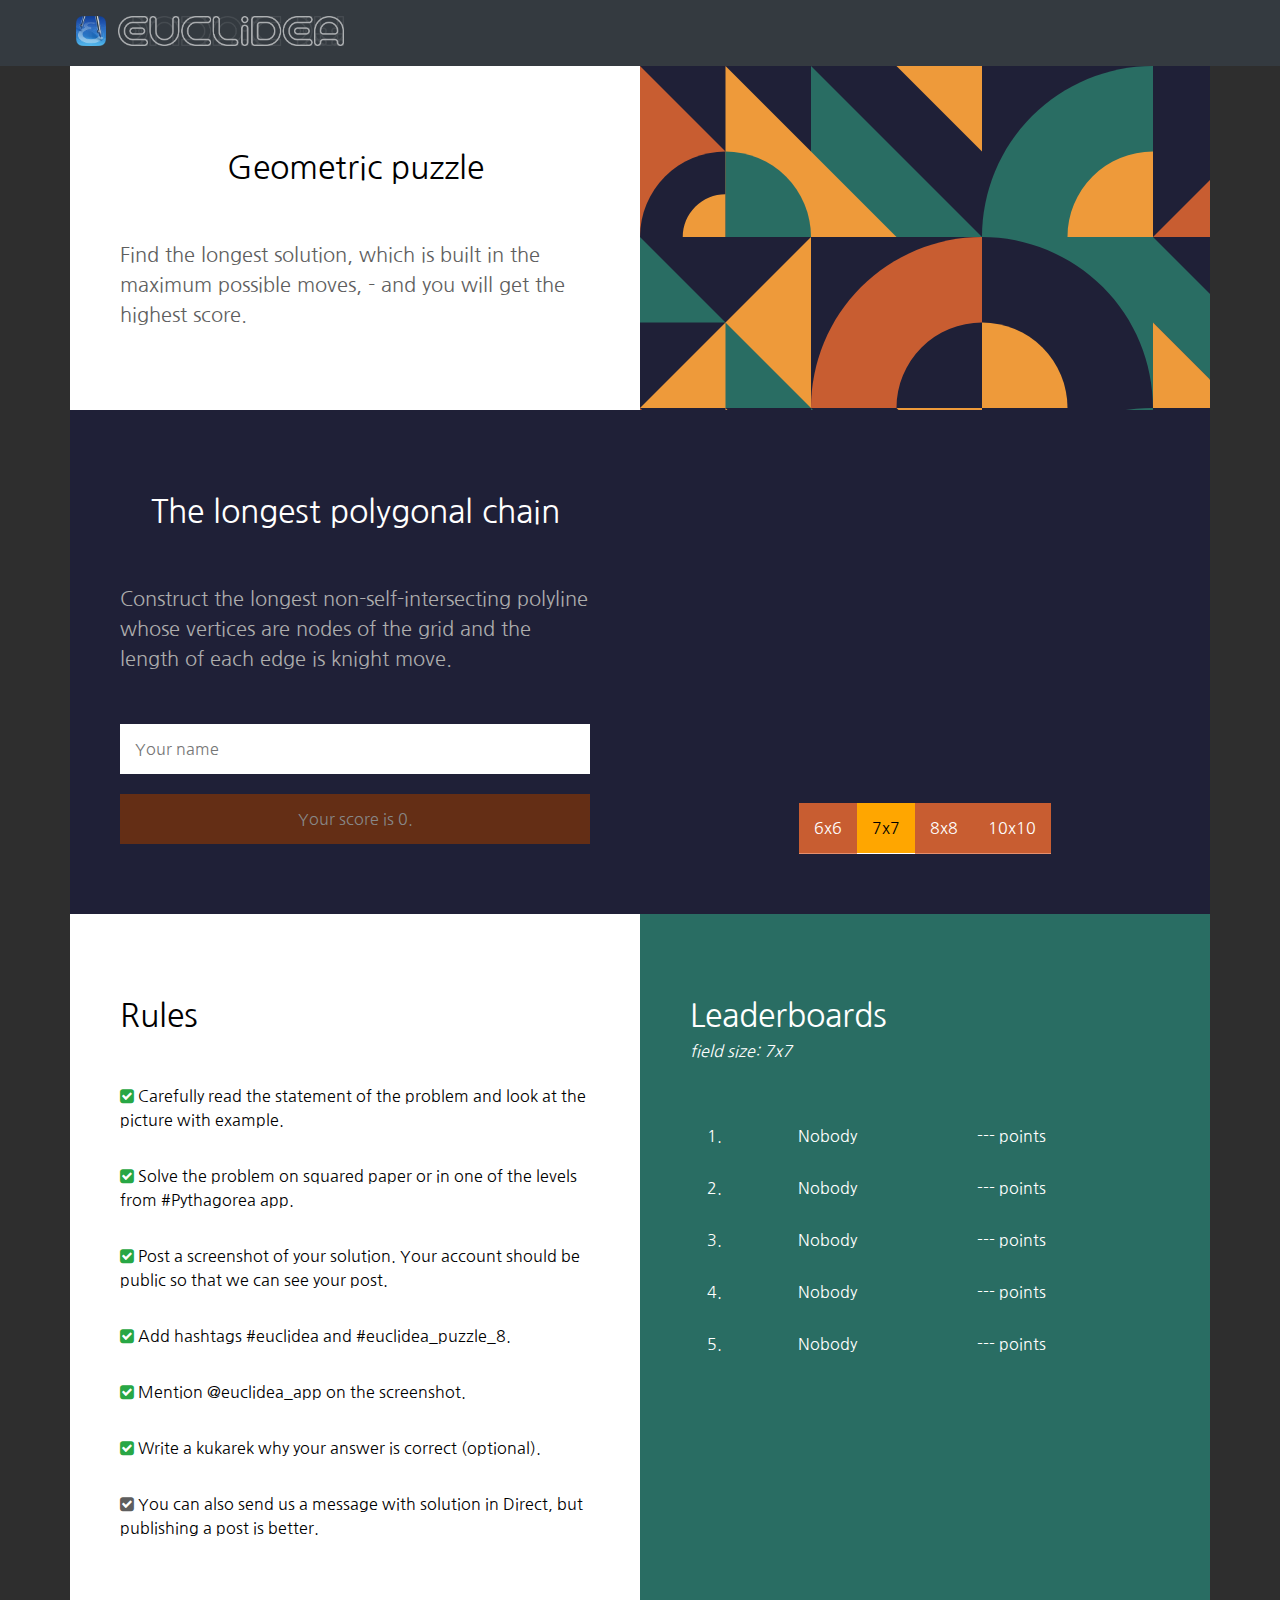
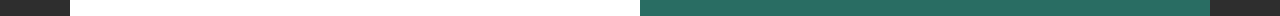
==== index.html @ b79bf0d1 "Nothing." ====
<!DOCTYPE html>

<html>

<head>
    <meta charset="utf-8">
    <meta name="viewport" content="width=device-width, initial-scale=1, shrink-to-fit=no">

    <link rel="stylesheet" href="https://stackpath.bootstrapcdn.com/font-awesome/4.7.0/css/font-awesome.min.css">
    <link href="https://fonts.googleapis.com/css?family=Nanum+Gothic&display=swap" rel="stylesheet">
    <link rel="stylesheet" href="main.css">
    <link rel="shortcut icon" href="/Images/favicon.png">

    <title>Homework</title>
</head>

<body>
    <nav class="my-navbar">
        <div class="container">
            <a href="/index.html" class="brand">
                <img src="/Images/logo.png" class="image-sm"><img src="/Images/logo2.png" class="image-sm">
            </a>
        </div>
    </nav>
    <div class="container">
        <div class="flex">
            <div class="column base-50 jumbotron bg-white">
                <p class="title text-center">Geometric puzzle</p>
                <p class="text col-darkgrey">
                    Find the longest solution, which is built in the maximum possible moves, 
                    - and you will get the highest score.
                </p>
            </div>
            <div class="column base-50 geo-image"></div>
        </div>
        <div class="flex">
            <div class="column base-50 jumbotron bg-darkblue">
                <p class="title text-center col-white">The longest polygonal chain</p>
                <p class="text col-grey">
                    Construct the longest non-self-intersecting polyline
                    whose vertices are nodes of the grid and the length of each edge is knight move.
                </p>
                <br>
                <input id="name" placeholder="Your name" class="my-10">
                <button class="bg-orange my-10" id="submit_button" disabled>
                    Your score is <span id="score">0</span>. <span id="submit_it" hidden>Submit it!</span>
                </button>
                <span class="col-green" id="submit_success" hidden>Your chain was successfully submitted!</span>
                <span class="col-red" id="submit_error" hidden></span>
            </div>
            <div class="column base-50 jumbotron bg-darkblue">
                <div class="column base-50">
                    <div class="mx-auto my-auto field" id="field">
                        <div id="grid"></div>
                        <div id="segments"></div>
                        <div id="nodes"></div>
                        <div id="data" style="display: none"></div>
                    </div>
                </div>
                <br>
                <div class="flex mx-auto field-navigator" id="field_navigator">
                    <div class="column base-0">
                        <button class="not-active" fieldsizex="6" fieldsizey="6">6x6</button>
                    </div>
                    <div class="column base-0">
                        <button class="active" fieldsizex="7" fieldsizey="7">7x7</button>
                    </div>
                    <div class="column base-0">
                        <button class="not-active" fieldsizex="8" fieldsizey="8">8x8</button>
                    </div>
                    <div class="column base-0">
                        <button class="not-active" fieldsizex="10" fieldsizey="10">10x10</button>
                    </div>
                </div>
            </div>
        </div>
        <div class="flex">
            <div class="column base-50 jumbotron bg-white">
                <p class="title">Rules</p>
                <p class="text-sm">
                    <span class="fa fa-check-square col-green"></span>
                    Carefully read the statement of the problem and look at the picture with example.
                </p>
                <p class="text-sm">
                    <span class="fa fa-check-square col-green"></span>
                    Solve the problem on squared paper or in one of the levels from #Pythagorea app.
                </p>
                <p class="text-sm">
                    <span class="fa fa-check-square col-green"></span>
                    Post a screenshot of your solution. Your account should be public so that we can see your post.
                </p>
                <p class="text-sm">
                    <span class="fa fa-check-square col-green"></span>
                    Add hashtags #euclidea and #euclidea_puzzle_8.
                </p>
                <p class="text-sm">
                    <span class="fa fa-check-square col-green"></span>
                    Mention @euclidea_app on the screenshot.
                </p>
                <p class="text-sm">
                    <span class="fa fa-check-square col-green"></span>
                    Write a kukarek why your answer is correct (optional).
                </p>
                <p class="text-sm">
                    <span class="fa fa-check-square col-darkgrey"></span>
                    You can also send us a message with solution in Direct, but publishing a post is better.
                </p>
            </div>
            <div class="column base-50 jumbotron bg-green">
                <p class="title col-white" style="margin-bottom: 0;">Leaderboards
                    <p class="col-white" style="margin-top: 5px;">
                        <i>field size: <span id="fieldSize">7x7</span></i>
                    </p>
                </p>
                <div class="table-responsive">
                    <table>
                        <tbody>
                            <tr>
                                <td class="col-white">1. </td>
                                <td class="col-white text-cut"><span id="n1">Nobody</span></td>
                                <td class="col-white"><span id="s1">---</span> points</td>
                            </tr>
                            <tr>
                                <td class="col-white">2. </td>
                                <td class="col-white text-cut"><span id="n2">Nobody</span></td>
                                <td class="col-white"><span id="s2">---</span> points</td>
                            </tr>
                            <tr>
                                <td class="col-white">3. </td>
                                <td class="col-white text-cut"><span id="n3">Nobody</span></td>
                                <td class="col-white"><span id="s3">---</span> points</td>
                            </tr>
                            <tr>
                                <td class="col-white">4. </td>
                                <td class="col-white text-cut"><span id="n4">Nobody</span></td>
                                <td class="col-white"><span id="s4">---</span> points</td>
                            </tr>
                            <tr>
                                <td class="col-white">5. </td>
                                <td class="col-white text-cut"><span id="n5">Nobody</span></td>
                                <td class="col-white"><span id="s5">---</span> points</td>
                            </tr>
                        </tbody>
                    </table>
                </div>
            </div>
        </div>
    </div>
    <script src="/Chain-Field/common.js"></script>
    <script src="/Chain-Field/animations.js"></script>
    <script src="/Chain-Field/games.js"></script>
    <script src="/Chain-Field/ChainField.js"></script>
    <script src="/Scripts/initChainField.js"></script>
    <script src="/Scripts/FieldNavigator.js"></script>
    <script src="/Scripts/submit.js"></script>
    <script src="/Scripts/score_table.js"></script>
</body>

</html>
---- main.css ----
body {
    margin: 0;
    background-color: #2e2e2e;
    font-family: 'Nanum Gothic', sans-serif;
}

*, *::after, *::before {
    box-sizing: border-box;
}

button, input {
    font-family: inherit;
}

/* Common classes */

.col-white {
    color: white;
}

.col-grey {
    color: rgb(173, 173, 173);
}

.col-darkgrey {
    color: #5e5e5e;
}

.col-green {
    color: #28a745;
}

.col-red {
    color: #dc3545;
}

.bg-white {
    background-color: white;
}

.bg-darkblue {
    background-color: #1f2037;
}

.bg-green {
    background-color: #296d63;
}

.image-sm {
    height: 30px;
}

.title {
    font-size: 32px;
}

.text {
    font-size: 20px;
    line-height: 30px;
}

.text-sm {
    font-size: 16px;
    line-height: 24px;
}

.text-center {
    width: 100%;
    text-align: center;
}

.text-cut {
    text-overflow: ellipsis;
    overflow: hidden;
    white-space: nowrap;
    max-width: 150px;
}

.container {
    width: 100%;
    margin-left: auto;
    margin-right: auto;
}

@media (min-width: 576px) {
    .container {
        max-width: 540px;
    }
}

@media (min-width: 768px) {
    .container {
        max-width: 720px;
    }
}

@media (min-width: 992px) {
    .container {
        max-width: 960px;
    }
}

@media (min-width: 1200px) {
    .container {
        max-width: 1140px;
    }
}

.jumbotron {
    padding: 50px 50px 60px 50px;
}

.flex {
    display: flex;
    flex-direction: row;
    flex-wrap: wrap;
}

.column {
    display: flex;
    flex-direction: column;
    flex-grow: 1;
    max-width: 100%;
}

.base-0 {
    flex-basis: 0;
}

.base-50 {
    flex-basis: 50%;
}

.mx-auto {
    margin-left: auto;
    margin-right: auto;
}

.my-auto {
    margin-top: auto;
    margin-bottom: auto;
}

.my-10 {
    margin-top: 10px;
    margin-bottom: 10px;
}

/* Custom classes */

.my-navbar {
    padding: 10px;
    background-color: #343a40;
}

.brand img {
    margin: 6px;
}

.geo-image {
    background-image: url(Images/picture.svg);
    background-size: 100%;
}

input {
    padding: 15px;
    border-width: 0;
    font-size: 16px;
    color: #495057;
    width: 100%;
}

input:focus {
    outline: none;
}

button {
    padding: 15px;
    border-width: 0;
    font-size: 16px;
    /* width: 100%; */
    color: white;
    background-color: #c85d31;
}

button:hover:enabled {
    background-color: #b85128;
}

button:active:enabled {
    background-color: #9e431f;
}

button:focus:enabled {
    outline: none;
}

button:disabled {
    background-color: #642e15;
    color: #888888;
}

.active {
    background-color: rgb(255, 166, 0) !important;
    color: black;
    border-bottom: 1px solid white;
}

.not-active {
    border-bottom: 1px solid #e68f6d;
}

.field-navigator {
    max-width: 100%;
}

.table-responsive {
    overflow-x: auto;
}

table {
    width: 100%;
    max-width: 100%;
}

table td {
    padding: 15px;
}

/* Field classes */

.node {
    position: absolute;
    border-radius: 50%;
    background-size: 100% !important;
    border-width: 0;
}

.segment {
    position: absolute;
}

.grid {
    position: absolute;
}

.field {
    position: relative;
    background: #fffefe;
}
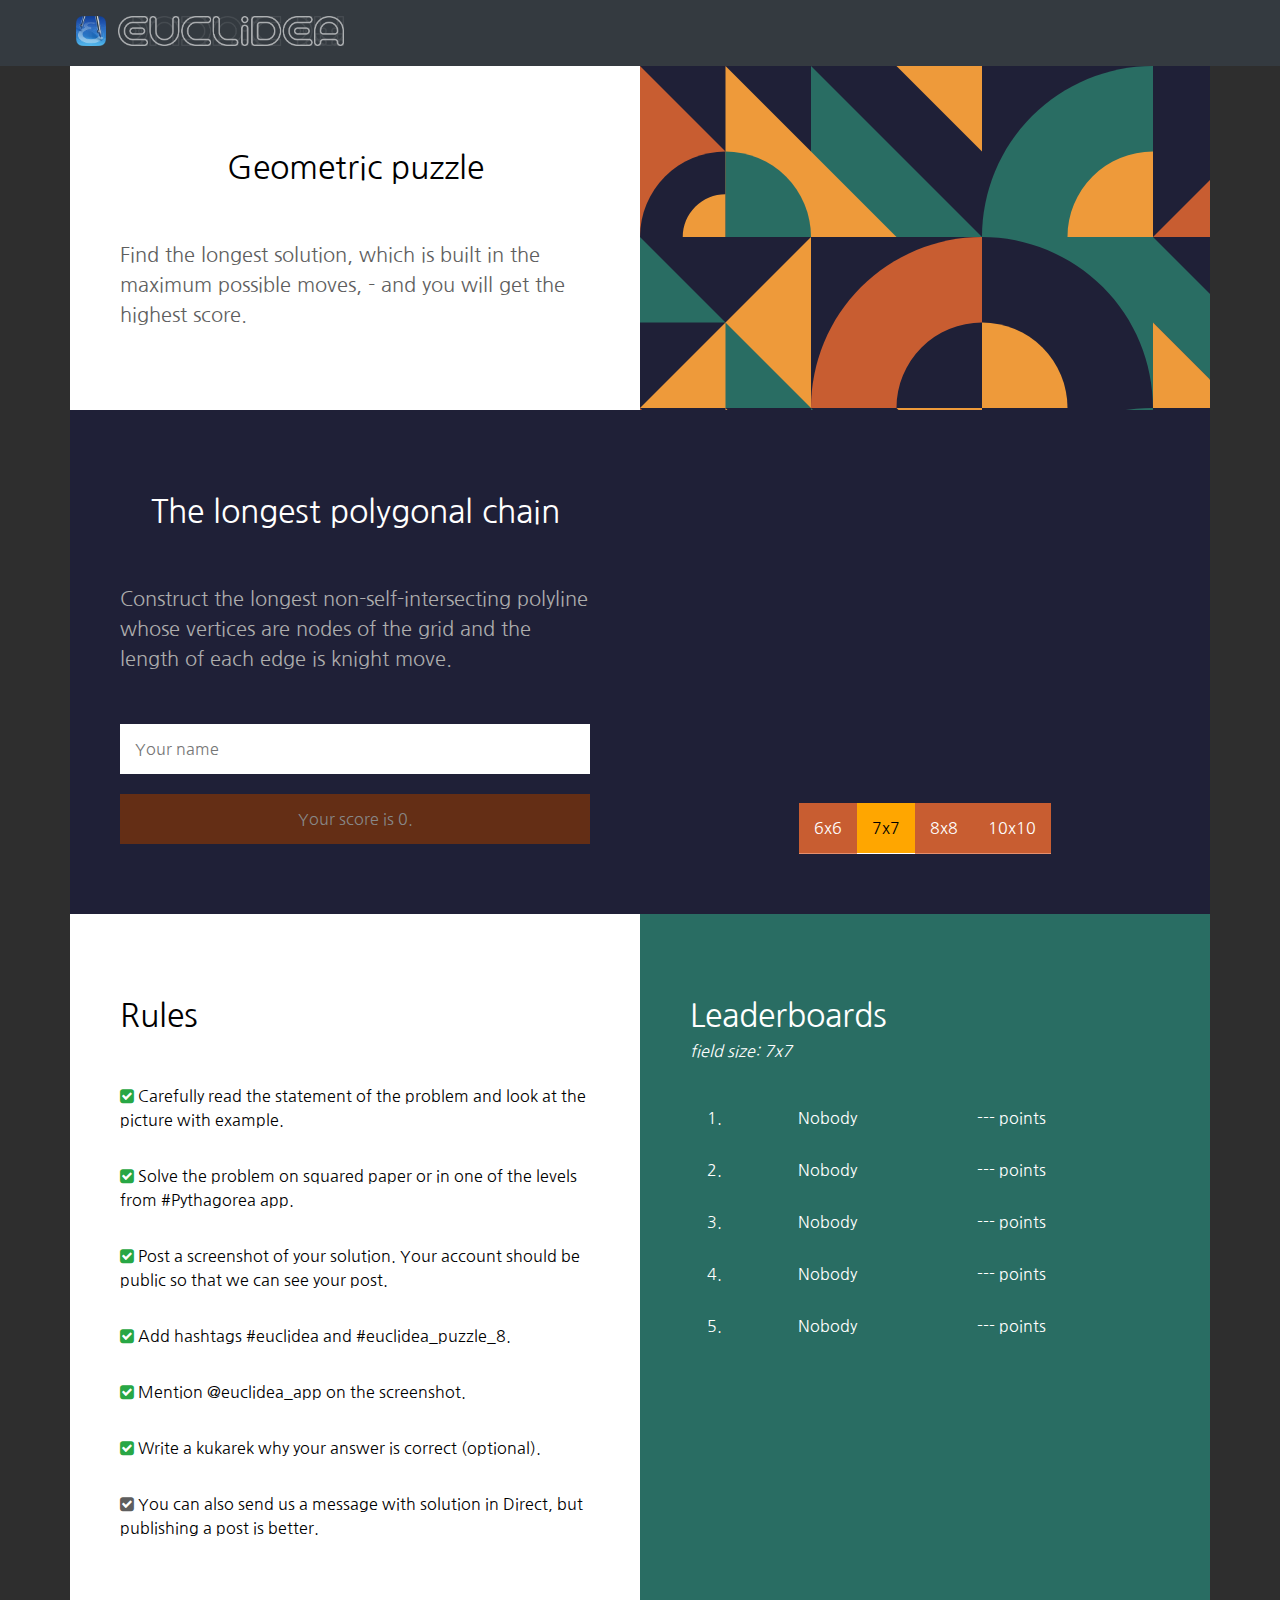
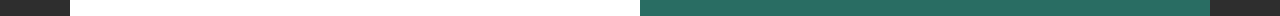
==== commit 23533279: "First fix of table design (needs improvements)" ====
--- a/index.html
+++ b/index.html
@@ -107,10 +107,9 @@
                 </p>
             </div>
             <div class="column base-50 jumbotron bg-green">
-                <p class="title col-white" style="margin-bottom: 0;">Leaderboards
-                    <p class="col-white" style="margin-top: 5px;">
-                        <i>field size: <span id="fieldSize">7x7</span></i>
-                    </p>
+                <p class="title col-white" style="margin-bottom: 0;">Leaderboards</p>
+                <p class="col-white" style="margin-top: 5px; margin-bottom: 30px;">
+                    <i>field size: <span id="fieldSize">7x7</span></i>
                 </p>
                 <div class="table-responsive">
                     <table>
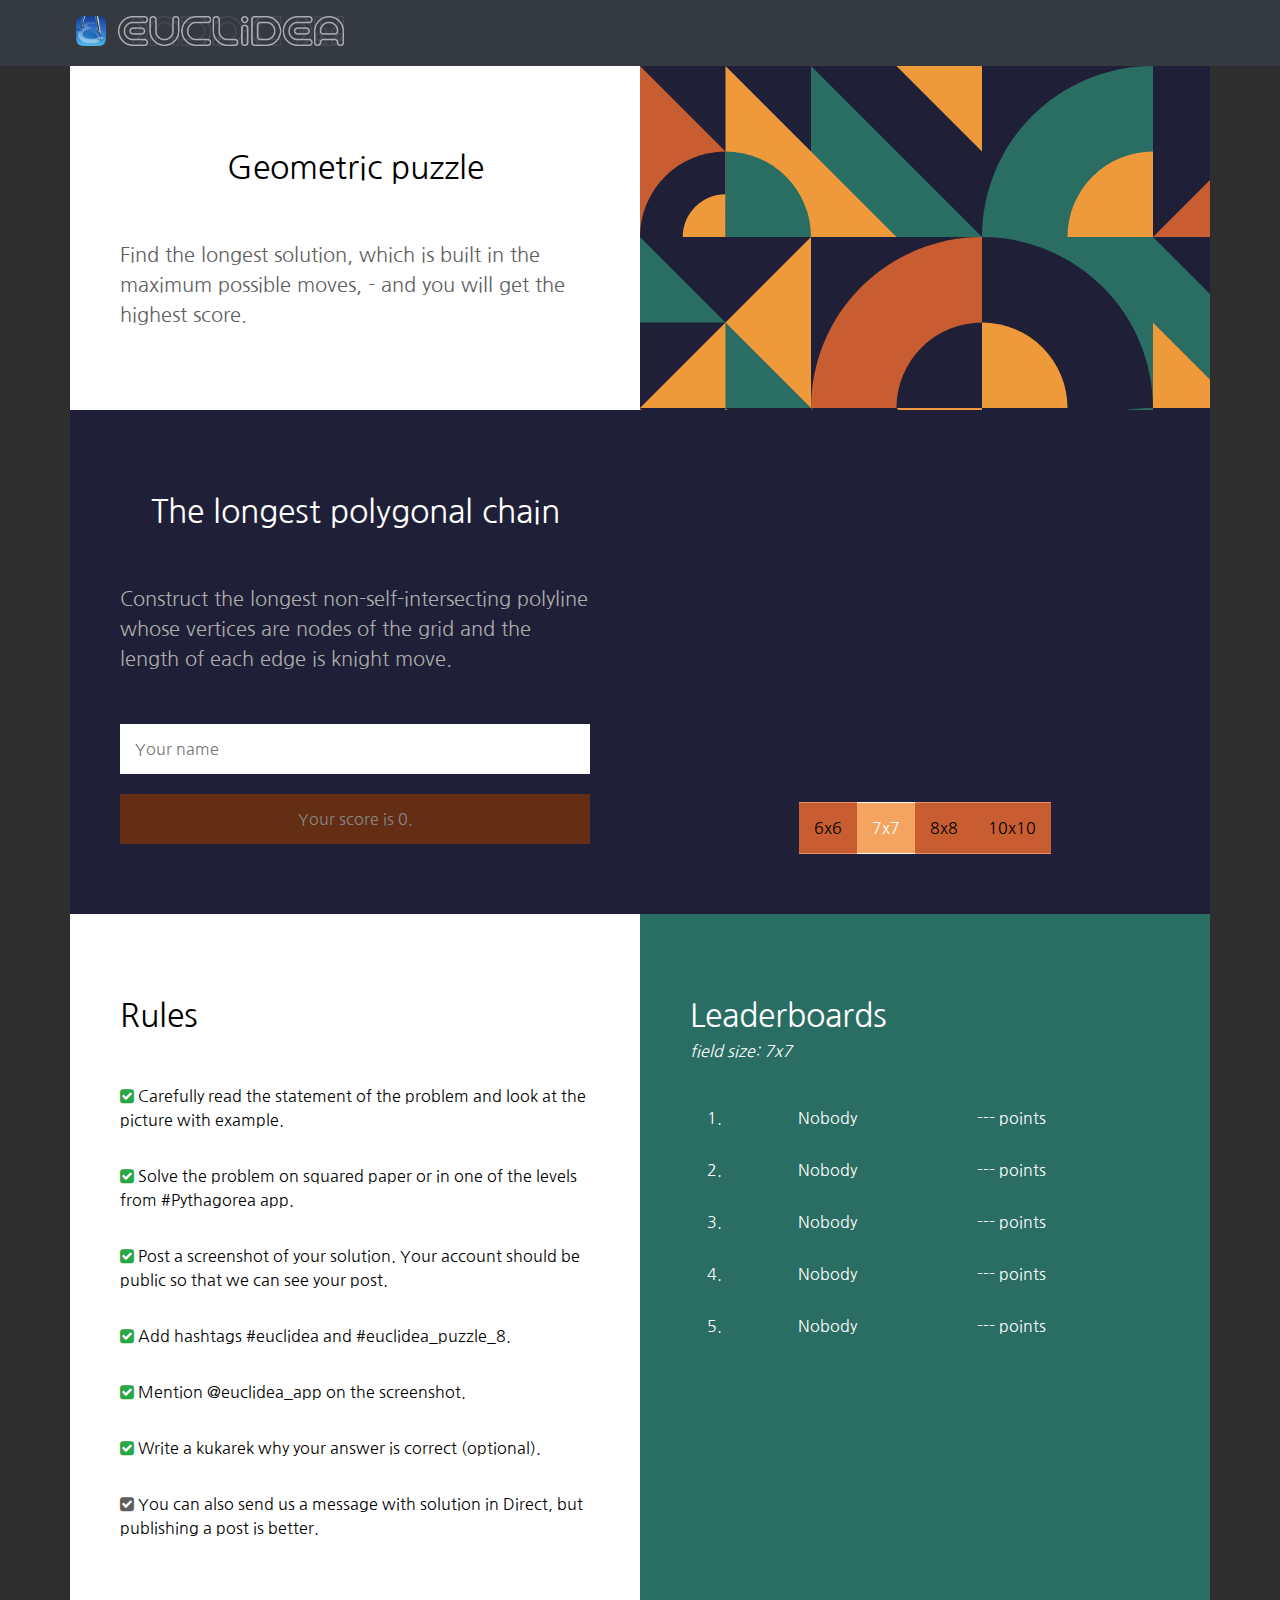
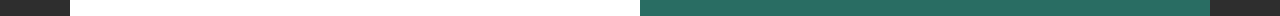
==== commit 29967c95: "Fixed minsize of field." ====
--- a/index.html
+++ b/index.html
@@ -24,17 +24,17 @@
     </nav>
     <div class="container">
         <div class="flex">
-            <div class="column base-50 jumbotron bg-white">
+            <div class="column base-50 minw-300 jumbotron bg-white">
                 <p class="title text-center">Geometric puzzle</p>
                 <p class="text col-darkgrey">
                     Find the longest solution, which is built in the maximum possible moves, 
                     - and you will get the highest score.
                 </p>
             </div>
-            <div class="column base-50 geo-image"></div>
+            <div class="column base-50 minw-300 geo-image"></div>
         </div>
         <div class="flex">
-            <div class="column base-50 jumbotron bg-darkblue">
+            <div class="column base-50 minw-300 jumbotron bg-darkblue">
                 <p class="title text-center col-white">The longest polygonal chain</p>
                 <p class="text col-grey">
                     Construct the longest non-self-intersecting polyline
@@ -48,8 +48,8 @@
                 <span class="col-green" id="submit_success" hidden>Your chain was successfully submitted!</span>
                 <span class="col-red" id="submit_error" hidden></span>
             </div>
-            <div class="column base-50 jumbotron bg-darkblue">
-                <div class="column base-50">
+            <div class="column base-50 minw-300 jumbotron bg-darkblue">
+                <div class="column">
                     <div class="mx-auto my-auto field" id="field">
                         <div id="grid"></div>
                         <div id="segments"></div>
@@ -75,7 +75,7 @@
             </div>
         </div>
         <div class="flex">
-            <div class="column base-50 jumbotron bg-white">
+            <div class="column base-50 minw-300 jumbotron bg-white">
                 <p class="title">Rules</p>
                 <p class="text-sm">
                     <span class="fa fa-check-square col-green"></span>
@@ -106,7 +106,7 @@
                     You can also send us a message with solution in Direct, but publishing a post is better.
                 </p>
             </div>
-            <div class="column base-50 jumbotron bg-green">
+            <div class="column base-50 minw-300 jumbotron bg-green">
                 <p class="title col-white" style="margin-bottom: 0;">Leaderboards</p>
                 <p class="col-white" style="margin-top: 5px; margin-bottom: 30px;">
                     <i>field size: <span id="fieldSize">7x7</span></i>
--- a/main.css
+++ b/main.css
@@ -131,6 +131,10 @@
     flex-basis: 50%;
 }
 
+.minw-300 {
+    min-width: 300px;
+}
+
 .mx-auto {
     margin-left: auto;
     margin-right: auto;
@@ -178,7 +182,6 @@
     padding: 15px;
     border-width: 0;
     font-size: 16px;
-    /* width: 100%; */
     color: white;
     background-color: #c85d31;
 }
@@ -201,13 +204,17 @@
 }
 
 .active {
-    background-color: rgb(255, 166, 0) !important;
+    /* background-color: rgb(255, 166, 0) !important; */
+    background-color: sandybrown !important;
+    color: white;
+    border-top: 1px solid white;
+    border-bottom: 1px solid white;
+}
+
+.not-active {
+    border-top: 1px solid #e68f6d;
+    border-bottom: 1px solid #e68f6d;
     color: black;
-    border-bottom: 1px solid white;
-}
-
-.not-active {
-    border-bottom: 1px solid #e68f6d;
 }
 
 .field-navigator {
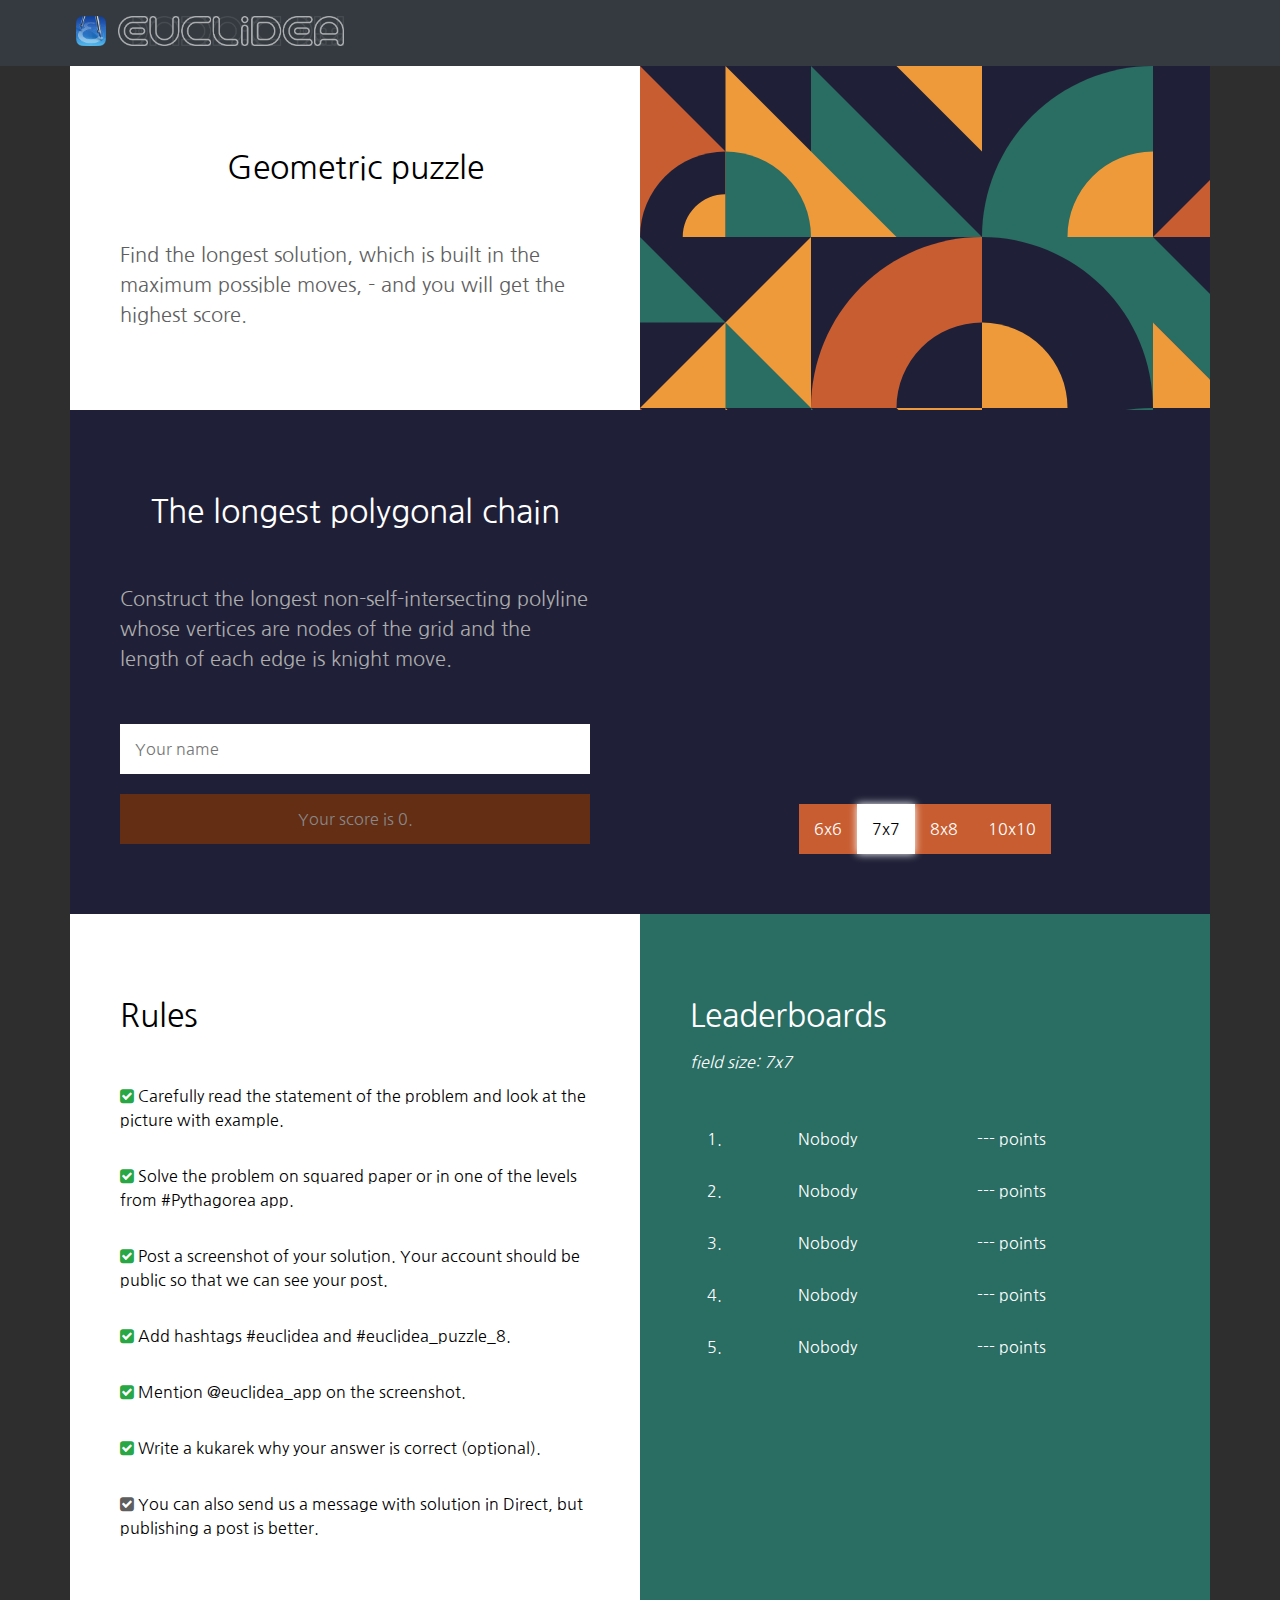
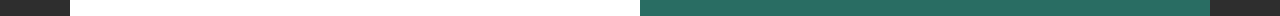
==== commit 172e12a8: "New design of field panel." ====
--- a/index.html
+++ b/index.html
@@ -60,16 +60,16 @@
                 <br>
                 <div class="flex mx-auto field-navigator" id="field_navigator">
                     <div class="column base-0">
-                        <button class="not-active" fieldsizex="6" fieldsizey="6">6x6</button>
+                        <button fieldsizex="6" fieldsizey="6">6x6</button>
                     </div>
                     <div class="column base-0">
                         <button class="active" fieldsizex="7" fieldsizey="7">7x7</button>
                     </div>
                     <div class="column base-0">
-                        <button class="not-active" fieldsizex="8" fieldsizey="8">8x8</button>
+                        <button fieldsizex="8" fieldsizey="8">8x8</button>
                     </div>
                     <div class="column base-0">
-                        <button class="not-active" fieldsizex="10" fieldsizey="10">10x10</button>
+                        <button fieldsizex="10" fieldsizey="10">10x10</button>
                     </div>
                 </div>
             </div>
@@ -107,10 +107,14 @@
                 </p>
             </div>
             <div class="column base-50 minw-300 jumbotron bg-green">
-                <p class="title col-white" style="margin-bottom: 0;">Leaderboards</p>
-                <p class="col-white" style="margin-top: 5px; margin-bottom: 30px;">
-                    <i>field size: <span id="fieldSize">7x7</span></i>
-                </p>
+                <div class="leaderboards-title">
+                    <p class="title col-white">
+                        Leaderboards
+                    </p>
+                    <p class="col-white">
+                        <i>field size: <span id="fieldSize">7x7</span></i>
+                    </p>
+                </div>
                 <div class="table-responsive">
                     <table>
                         <tbody>
--- a/main.css
+++ b/main.css
@@ -204,21 +204,22 @@
 }
 
 .active {
-    /* background-color: rgb(255, 166, 0) !important; */
-    background-color: sandybrown !important;
-    color: white;
-    border-top: 1px solid white;
-    border-bottom: 1px solid white;
-}
-
-.not-active {
-    border-top: 1px solid #e68f6d;
-    border-bottom: 1px solid #e68f6d;
+    background-color: white !important;
     color: black;
+    z-index: 1;
+    box-shadow: 0 0 8px 0 white;
 }
 
 .field-navigator {
     max-width: 100%;
+}
+
+.leaderboards-title {
+    margin-bottom: 40px;
+}
+
+.leaderboards-title p {
+    margin-bottom: 0;
 }
 
 .table-responsive {
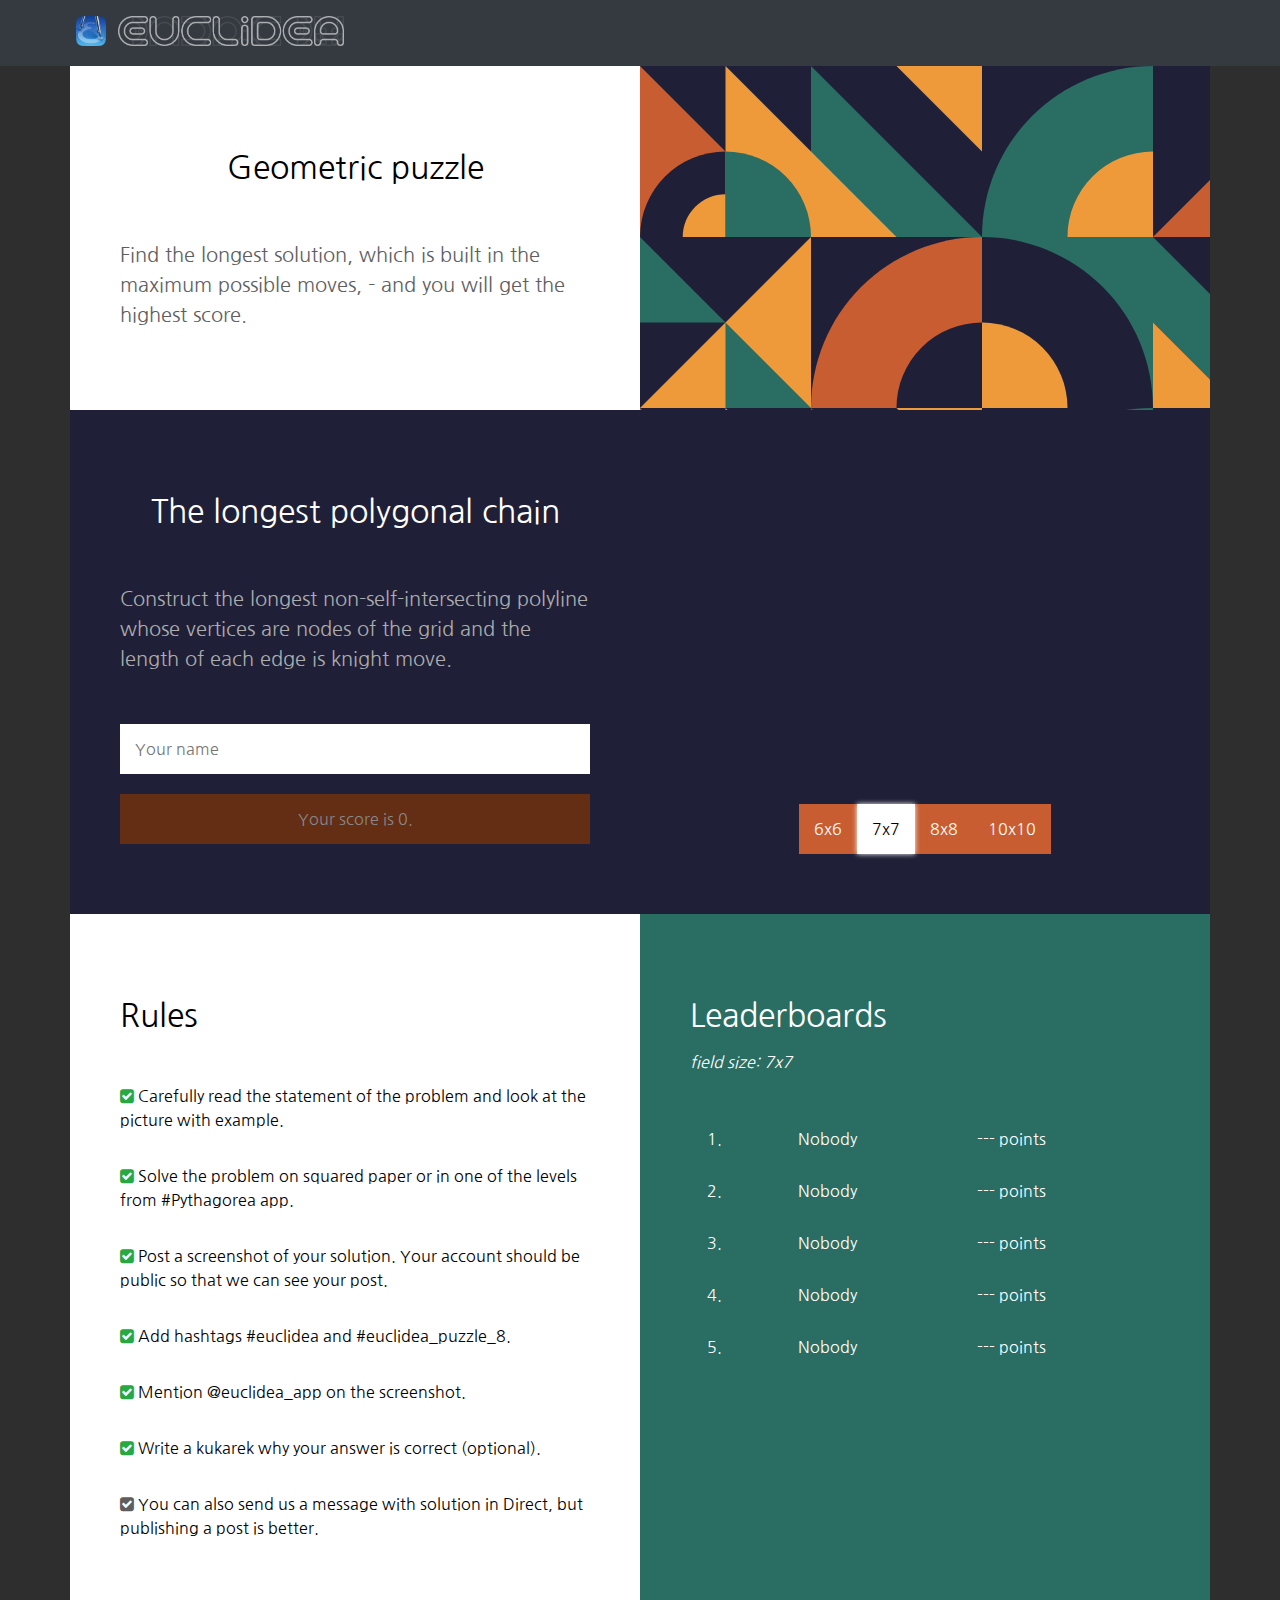
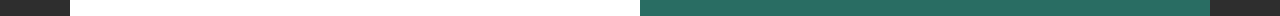
==== commit 2f17fdf9: "Update everything" ====
--- a/index.html
+++ b/index.html
@@ -1,162 +1,162 @@
-<!DOCTYPE html>
-
-<html>
-
-<head>
-    <meta charset="utf-8">
-    <meta name="viewport" content="width=device-width, initial-scale=1, shrink-to-fit=no">
-
-    <link rel="stylesheet" href="https://stackpath.bootstrapcdn.com/font-awesome/4.7.0/css/font-awesome.min.css">
-    <link href="https://fonts.googleapis.com/css?family=Nanum+Gothic&display=swap" rel="stylesheet">
-    <link rel="stylesheet" href="main.css">
-    <link rel="shortcut icon" href="/Images/favicon.png">
-
-    <title>Homework</title>
-</head>
-
-<body>
-    <nav class="my-navbar">
-        <div class="container">
-            <a href="/index.html" class="brand">
-                <img src="/Images/logo.png" class="image-sm"><img src="/Images/logo2.png" class="image-sm">
-            </a>
-        </div>
-    </nav>
-    <div class="container">
-        <div class="flex">
-            <div class="column base-50 minw-300 jumbotron bg-white">
-                <p class="title text-center">Geometric puzzle</p>
-                <p class="text col-darkgrey">
-                    Find the longest solution, which is built in the maximum possible moves, 
-                    - and you will get the highest score.
-                </p>
-            </div>
-            <div class="column base-50 minw-300 geo-image"></div>
-        </div>
-        <div class="flex">
-            <div class="column base-50 minw-300 jumbotron bg-darkblue">
-                <p class="title text-center col-white">The longest polygonal chain</p>
-                <p class="text col-grey">
-                    Construct the longest non-self-intersecting polyline
-                    whose vertices are nodes of the grid and the length of each edge is knight move.
-                </p>
-                <br>
-                <input id="name" placeholder="Your name" class="my-10">
-                <button class="bg-orange my-10" id="submit_button" disabled>
-                    Your score is <span id="score">0</span>. <span id="submit_it" hidden>Submit it!</span>
-                </button>
-                <span class="col-green" id="submit_success" hidden>Your chain was successfully submitted!</span>
-                <span class="col-red" id="submit_error" hidden></span>
-            </div>
-            <div class="column base-50 minw-300 jumbotron bg-darkblue">
-                <div class="column">
-                    <div class="mx-auto my-auto field" id="field">
-                        <div id="grid"></div>
-                        <div id="segments"></div>
-                        <div id="nodes"></div>
-                        <div id="data" style="display: none"></div>
-                    </div>
-                </div>
-                <br>
-                <div class="flex mx-auto field-navigator" id="field_navigator">
-                    <div class="column base-0">
-                        <button fieldsizex="6" fieldsizey="6">6x6</button>
-                    </div>
-                    <div class="column base-0">
-                        <button class="active" fieldsizex="7" fieldsizey="7">7x7</button>
-                    </div>
-                    <div class="column base-0">
-                        <button fieldsizex="8" fieldsizey="8">8x8</button>
-                    </div>
-                    <div class="column base-0">
-                        <button fieldsizex="10" fieldsizey="10">10x10</button>
-                    </div>
-                </div>
-            </div>
-        </div>
-        <div class="flex">
-            <div class="column base-50 minw-300 jumbotron bg-white">
-                <p class="title">Rules</p>
-                <p class="text-sm">
-                    <span class="fa fa-check-square col-green"></span>
-                    Carefully read the statement of the problem and look at the picture with example.
-                </p>
-                <p class="text-sm">
-                    <span class="fa fa-check-square col-green"></span>
-                    Solve the problem on squared paper or in one of the levels from #Pythagorea app.
-                </p>
-                <p class="text-sm">
-                    <span class="fa fa-check-square col-green"></span>
-                    Post a screenshot of your solution. Your account should be public so that we can see your post.
-                </p>
-                <p class="text-sm">
-                    <span class="fa fa-check-square col-green"></span>
-                    Add hashtags #euclidea and #euclidea_puzzle_8.
-                </p>
-                <p class="text-sm">
-                    <span class="fa fa-check-square col-green"></span>
-                    Mention @euclidea_app on the screenshot.
-                </p>
-                <p class="text-sm">
-                    <span class="fa fa-check-square col-green"></span>
-                    Write a kukarek why your answer is correct (optional).
-                </p>
-                <p class="text-sm">
-                    <span class="fa fa-check-square col-darkgrey"></span>
-                    You can also send us a message with solution in Direct, but publishing a post is better.
-                </p>
-            </div>
-            <div class="column base-50 minw-300 jumbotron bg-green">
-                <div class="leaderboards-title">
-                    <p class="title col-white">
-                        Leaderboards
-                    </p>
-                    <p class="col-white">
-                        <i>field size: <span id="fieldSize">7x7</span></i>
-                    </p>
-                </div>
-                <div class="table-responsive">
-                    <table>
-                        <tbody>
-                            <tr>
-                                <td class="col-white">1. </td>
-                                <td class="col-white text-cut"><span id="n1">Nobody</span></td>
-                                <td class="col-white"><span id="s1">---</span> points</td>
-                            </tr>
-                            <tr>
-                                <td class="col-white">2. </td>
-                                <td class="col-white text-cut"><span id="n2">Nobody</span></td>
-                                <td class="col-white"><span id="s2">---</span> points</td>
-                            </tr>
-                            <tr>
-                                <td class="col-white">3. </td>
-                                <td class="col-white text-cut"><span id="n3">Nobody</span></td>
-                                <td class="col-white"><span id="s3">---</span> points</td>
-                            </tr>
-                            <tr>
-                                <td class="col-white">4. </td>
-                                <td class="col-white text-cut"><span id="n4">Nobody</span></td>
-                                <td class="col-white"><span id="s4">---</span> points</td>
-                            </tr>
-                            <tr>
-                                <td class="col-white">5. </td>
-                                <td class="col-white text-cut"><span id="n5">Nobody</span></td>
-                                <td class="col-white"><span id="s5">---</span> points</td>
-                            </tr>
-                        </tbody>
-                    </table>
-                </div>
-            </div>
-        </div>
-    </div>
-    <script src="/Chain-Field/common.js"></script>
-    <script src="/Chain-Field/animations.js"></script>
-    <script src="/Chain-Field/games.js"></script>
-    <script src="/Chain-Field/ChainField.js"></script>
-    <script src="/Scripts/initChainField.js"></script>
-    <script src="/Scripts/FieldNavigator.js"></script>
-    <script src="/Scripts/submit.js"></script>
-    <script src="/Scripts/score_table.js"></script>
-</body>
-
+<!DOCTYPE html>
+
+<html>
+
+<head>
+    <meta charset="utf-8">
+    <meta name="viewport" content="width=device-width, initial-scale=1, shrink-to-fit=no">
+
+    <link rel="stylesheet" href="https://stackpath.bootstrapcdn.com/font-awesome/4.7.0/css/font-awesome.min.css">
+    <link href="https://fonts.googleapis.com/css?family=Nanum+Gothic&display=swap" rel="stylesheet">
+    <link rel="stylesheet" href="main.css">
+    <link rel="shortcut icon" href="Images/favicon.png">
+
+    <title>Homework</title>
+</head>
+
+<body>
+    <nav class="my-navbar">
+        <div class="container">
+            <a href="index.html" class="brand">
+                <img src="Images/logo.png" class="image-sm"><img src="Images/logo2.png" class="image-sm">
+            </a>
+        </div>
+    </nav>
+    <div class="container">
+        <div class="flex">
+            <div class="column base-50 minw-300 jumbotron bg-white">
+                <p class="title text-center">Geometric puzzle</p>
+                <p class="text col-darkgrey">
+                    Find the longest solution, which is built in the maximum possible moves, 
+                    - and you will get the highest score.
+                </p>
+            </div>
+            <div class="column base-50 minw-300 geo-image"></div>
+        </div>
+        <div class="flex">
+            <div class="column base-50 minw-300 jumbotron bg-darkblue">
+                <p class="title text-center col-white">The longest polygonal chain</p>
+                <p class="text col-grey">
+                    Construct the longest non-self-intersecting polyline
+                    whose vertices are nodes of the grid and the length of each edge is knight move.
+                </p>
+                <br>
+                <input id="name" placeholder="Your name" class="my-10">
+                <button class="bg-orange my-10" id="submit_button" disabled>
+                    Your score is <span id="score">0</span>. <span id="submit_it" hidden>Submit it!</span>
+                </button>
+                <span class="col-green" id="submit_success" hidden>Your chain was successfully submitted!</span>
+                <span class="col-red" id="submit_error" hidden></span>
+            </div>
+            <div class="column base-50 minw-300 jumbotron bg-darkblue">
+                <div class="column">
+                    <div class="mx-auto my-auto field" id="field">
+                        <div id="grid"></div>
+                        <div id="segments"></div>
+                        <div id="nodes"></div>
+                        <div id="data" style="display: none"></div>
+                    </div>
+                </div>
+                <br>
+                <div class="flex mx-auto field-navigator" id="field_navigator">
+                    <div class="column base-0">
+                        <button fieldsizex="6" fieldsizey="6">6x6</button>
+                    </div>
+                    <div class="column base-0">
+                        <button class="active" fieldsizex="7" fieldsizey="7">7x7</button>
+                    </div>
+                    <div class="column base-0">
+                        <button fieldsizex="8" fieldsizey="8">8x8</button>
+                    </div>
+                    <div class="column base-0">
+                        <button fieldsizex="10" fieldsizey="10">10x10</button>
+                    </div>
+                </div>
+            </div>
+        </div>
+        <div class="flex">
+            <div class="column base-50 minw-300 jumbotron bg-white">
+                <p class="title">Rules</p>
+                <p class="text-sm">
+                    <span class="fa fa-check-square col-green"></span>
+                    Carefully read the statement of the problem and look at the picture with example.
+                </p>
+                <p class="text-sm">
+                    <span class="fa fa-check-square col-green"></span>
+                    Solve the problem on squared paper or in one of the levels from #Pythagorea app.
+                </p>
+                <p class="text-sm">
+                    <span class="fa fa-check-square col-green"></span>
+                    Post a screenshot of your solution. Your account should be public so that we can see your post.
+                </p>
+                <p class="text-sm">
+                    <span class="fa fa-check-square col-green"></span>
+                    Add hashtags #euclidea and #euclidea_puzzle_8.
+                </p>
+                <p class="text-sm">
+                    <span class="fa fa-check-square col-green"></span>
+                    Mention @euclidea_app on the screenshot.
+                </p>
+                <p class="text-sm">
+                    <span class="fa fa-check-square col-green"></span>
+                    Write a kukarek why your answer is correct (optional).
+                </p>
+                <p class="text-sm">
+                    <span class="fa fa-check-square col-darkgrey"></span>
+                    You can also send us a message with solution in Direct, but publishing a post is better.
+                </p>
+            </div>
+            <div class="column base-50 minw-300 jumbotron bg-green">
+                <div class="leaderboards-title">
+                    <p class="title col-white">
+                        Leaderboards
+                    </p>
+                    <p class="col-white">
+                        <i>field size: <span id="fieldSize">7x7</span></i>
+                    </p>
+                </div>
+                <div class="table-responsive">
+                    <table>
+                        <tbody>
+                            <tr>
+                                <td class="col-white">1. </td>
+                                <td class="col-white text-cut"><span id="n1">Nobody</span></td>
+                                <td class="col-white"><span id="s1">---</span> points</td>
+                            </tr>
+                            <tr>
+                                <td class="col-white">2. </td>
+                                <td class="col-white text-cut"><span id="n2">Nobody</span></td>
+                                <td class="col-white"><span id="s2">---</span> points</td>
+                            </tr>
+                            <tr>
+                                <td class="col-white">3. </td>
+                                <td class="col-white text-cut"><span id="n3">Nobody</span></td>
+                                <td class="col-white"><span id="s3">---</span> points</td>
+                            </tr>
+                            <tr>
+                                <td class="col-white">4. </td>
+                                <td class="col-white text-cut"><span id="n4">Nobody</span></td>
+                                <td class="col-white"><span id="s4">---</span> points</td>
+                            </tr>
+                            <tr>
+                                <td class="col-white">5. </td>
+                                <td class="col-white text-cut"><span id="n5">Nobody</span></td>
+                                <td class="col-white"><span id="s5">---</span> points</td>
+                            </tr>
+                        </tbody>
+                    </table>
+                </div>
+            </div>
+        </div>
+    </div>
+    <script src="Chain-Field/common.js"></script>
+    <script src="Chain-Field/animations.js"></script>
+    <script src="Chain-Field/games.js"></script>
+    <script src="Chain-Field/ChainField.js"></script>
+    <script src="Scripts/initChainField.js"></script>
+    <script src="Scripts/FieldNavigator.js"></script>
+    <script src="Scripts/submit.js"></script>
+    <script src="Scripts/score_table.js"></script>
+</body>
+
 </html>--- a/main.css
+++ b/main.css
@@ -1,258 +1,258 @@
-body {
-    margin: 0;
-    background-color: #2e2e2e;
-    font-family: 'Nanum Gothic', sans-serif;
-}
-
-*, *::after, *::before {
-    box-sizing: border-box;
-}
-
-button, input {
-    font-family: inherit;
-}
-
-/* Common classes */
-
-.col-white {
-    color: white;
-}
-
-.col-grey {
-    color: rgb(173, 173, 173);
-}
-
-.col-darkgrey {
-    color: #5e5e5e;
-}
-
-.col-green {
-    color: #28a745;
-}
-
-.col-red {
-    color: #dc3545;
-}
-
-.bg-white {
-    background-color: white;
-}
-
-.bg-darkblue {
-    background-color: #1f2037;
-}
-
-.bg-green {
-    background-color: #296d63;
-}
-
-.image-sm {
-    height: 30px;
-}
-
-.title {
-    font-size: 32px;
-}
-
-.text {
-    font-size: 20px;
-    line-height: 30px;
-}
-
-.text-sm {
-    font-size: 16px;
-    line-height: 24px;
-}
-
-.text-center {
-    width: 100%;
-    text-align: center;
-}
-
-.text-cut {
-    text-overflow: ellipsis;
-    overflow: hidden;
-    white-space: nowrap;
-    max-width: 150px;
-}
-
-.container {
-    width: 100%;
-    margin-left: auto;
-    margin-right: auto;
-}
-
-@media (min-width: 576px) {
-    .container {
-        max-width: 540px;
-    }
-}
-
-@media (min-width: 768px) {
-    .container {
-        max-width: 720px;
-    }
-}
-
-@media (min-width: 992px) {
-    .container {
-        max-width: 960px;
-    }
-}
-
-@media (min-width: 1200px) {
-    .container {
-        max-width: 1140px;
-    }
-}
-
-.jumbotron {
-    padding: 50px 50px 60px 50px;
-}
-
-.flex {
-    display: flex;
-    flex-direction: row;
-    flex-wrap: wrap;
-}
-
-.column {
-    display: flex;
-    flex-direction: column;
-    flex-grow: 1;
-    max-width: 100%;
-}
-
-.base-0 {
-    flex-basis: 0;
-}
-
-.base-50 {
-    flex-basis: 50%;
-}
-
-.minw-300 {
-    min-width: 300px;
-}
-
-.mx-auto {
-    margin-left: auto;
-    margin-right: auto;
-}
-
-.my-auto {
-    margin-top: auto;
-    margin-bottom: auto;
-}
-
-.my-10 {
-    margin-top: 10px;
-    margin-bottom: 10px;
-}
-
-/* Custom classes */
-
-.my-navbar {
-    padding: 10px;
-    background-color: #343a40;
-}
-
-.brand img {
-    margin: 6px;
-}
-
-.geo-image {
-    background-image: url(Images/picture.svg);
-    background-size: 100%;
-}
-
-input {
-    padding: 15px;
-    border-width: 0;
-    font-size: 16px;
-    color: #495057;
-    width: 100%;
-}
-
-input:focus {
-    outline: none;
-}
-
-button {
-    padding: 15px;
-    border-width: 0;
-    font-size: 16px;
-    color: white;
-    background-color: #c85d31;
-}
-
-button:hover:enabled {
-    background-color: #b85128;
-}
-
-button:active:enabled {
-    background-color: #9e431f;
-}
-
-button:focus:enabled {
-    outline: none;
-}
-
-button:disabled {
-    background-color: #642e15;
-    color: #888888;
-}
-
-.active {
-    background-color: white !important;
-    color: black;
-    z-index: 1;
-    box-shadow: 0 0 8px 0 white;
-}
-
-.field-navigator {
-    max-width: 100%;
-}
-
-.leaderboards-title {
-    margin-bottom: 40px;
-}
-
-.leaderboards-title p {
-    margin-bottom: 0;
-}
-
-.table-responsive {
-    overflow-x: auto;
-}
-
-table {
-    width: 100%;
-    max-width: 100%;
-}
-
-table td {
-    padding: 15px;
-}
-
-/* Field classes */
-
-.node {
-    position: absolute;
-    border-radius: 50%;
-    background-size: 100% !important;
-    border-width: 0;
-}
-
-.segment {
-    position: absolute;
-}
-
-.grid {
-    position: absolute;
-}
-
-.field {
-    position: relative;
-    background: #fffefe;
-}
+body {
+    margin: 0;
+    background-color: #2e2e2e;
+    font-family: 'Nanum Gothic', sans-serif;
+}
+
+*, *::after, *::before {
+    box-sizing: border-box;
+}
+
+button, input {
+    font-family: inherit;
+}
+
+/* Common classes */
+
+.col-white {
+    color: white;
+}
+
+.col-grey {
+    color: rgb(173, 173, 173);
+}
+
+.col-darkgrey {
+    color: #5e5e5e;
+}
+
+.col-green {
+    color: #28a745;
+}
+
+.col-red {
+    color: #dc3545;
+}
+
+.bg-white {
+    background-color: white;
+}
+
+.bg-darkblue {
+    background-color: #1f2037;
+}
+
+.bg-green {
+    background-color: #296d63;
+}
+
+.image-sm {
+    height: 30px;
+}
+
+.title {
+    font-size: 32px;
+}
+
+.text {
+    font-size: 20px;
+    line-height: 30px;
+}
+
+.text-sm {
+    font-size: 16px;
+    line-height: 24px;
+}
+
+.text-center {
+    width: 100%;
+    text-align: center;
+}
+
+.text-cut {
+    text-overflow: ellipsis;
+    overflow: hidden;
+    white-space: nowrap;
+    max-width: 150px;
+}
+
+.container {
+    width: 100%;
+    margin-left: auto;
+    margin-right: auto;
+}
+
+@media (min-width: 576px) {
+    .container {
+        max-width: 540px;
+    }
+}
+
+@media (min-width: 768px) {
+    .container {
+        max-width: 720px;
+    }
+}
+
+@media (min-width: 992px) {
+    .container {
+        max-width: 960px;
+    }
+}
+
+@media (min-width: 1200px) {
+    .container {
+        max-width: 1140px;
+    }
+}
+
+.jumbotron {
+    padding: 50px 50px 60px 50px;
+}
+
+.flex {
+    display: flex;
+    flex-direction: row;
+    flex-wrap: wrap;
+}
+
+.column {
+    display: flex;
+    flex-direction: column;
+    flex-grow: 1;
+    max-width: 100%;
+}
+
+.base-0 {
+    flex-basis: 0;
+}
+
+.base-50 {
+    flex-basis: 50%;
+}
+
+.minw-300 {
+    min-width: 300px;
+}
+
+.mx-auto {
+    margin-left: auto;
+    margin-right: auto;
+}
+
+.my-auto {
+    margin-top: auto;
+    margin-bottom: auto;
+}
+
+.my-10 {
+    margin-top: 10px;
+    margin-bottom: 10px;
+}
+
+/* Custom classes */
+
+.my-navbar {
+    padding: 10px;
+    background-color: #343a40;
+}
+
+.brand img {
+    margin: 6px;
+}
+
+.geo-image {
+    background-image: url(Images/picture.svg);
+    background-size: 100%;
+}
+
+input {
+    padding: 15px;
+    border-width: 0;
+    font-size: 16px;
+    color: #495057;
+    width: 100%;
+}
+
+input:focus {
+    outline: none;
+}
+
+button {
+    padding: 15px;
+    border-width: 0;
+    font-size: 16px;
+    color: white;
+    background-color: #c85d31;
+}
+
+button:hover:enabled {
+    background-color: #b85128;
+}
+
+button:active:enabled {
+    background-color: #9e431f;
+}
+
+button:focus:enabled {
+    outline: none;
+}
+
+button:disabled {
+    background-color: #642e15;
+    color: #888888;
+}
+
+.active {
+    background-color: white !important;
+    color: black;
+    z-index: 1;
+    box-shadow: 0 0 5px 0 white;
+}
+
+.field-navigator {
+    max-width: 100%;
+}
+
+.leaderboards-title {
+    margin-bottom: 40px;
+}
+
+.leaderboards-title p {
+    margin-bottom: 0;
+}
+
+.table-responsive {
+    overflow-x: auto;
+}
+
+table {
+    width: 100%;
+    max-width: 100%;
+}
+
+table td {
+    padding: 15px;
+}
+
+/* Field classes */
+
+.node {
+    position: absolute;
+    border-radius: 50%;
+    background-size: 100% !important;
+    border-width: 0;
+}
+
+.segment {
+    position: absolute;
+}
+
+.grid {
+    position: absolute;
+}
+
+.field {
+    position: relative;
+    background: #fffefe;
+}
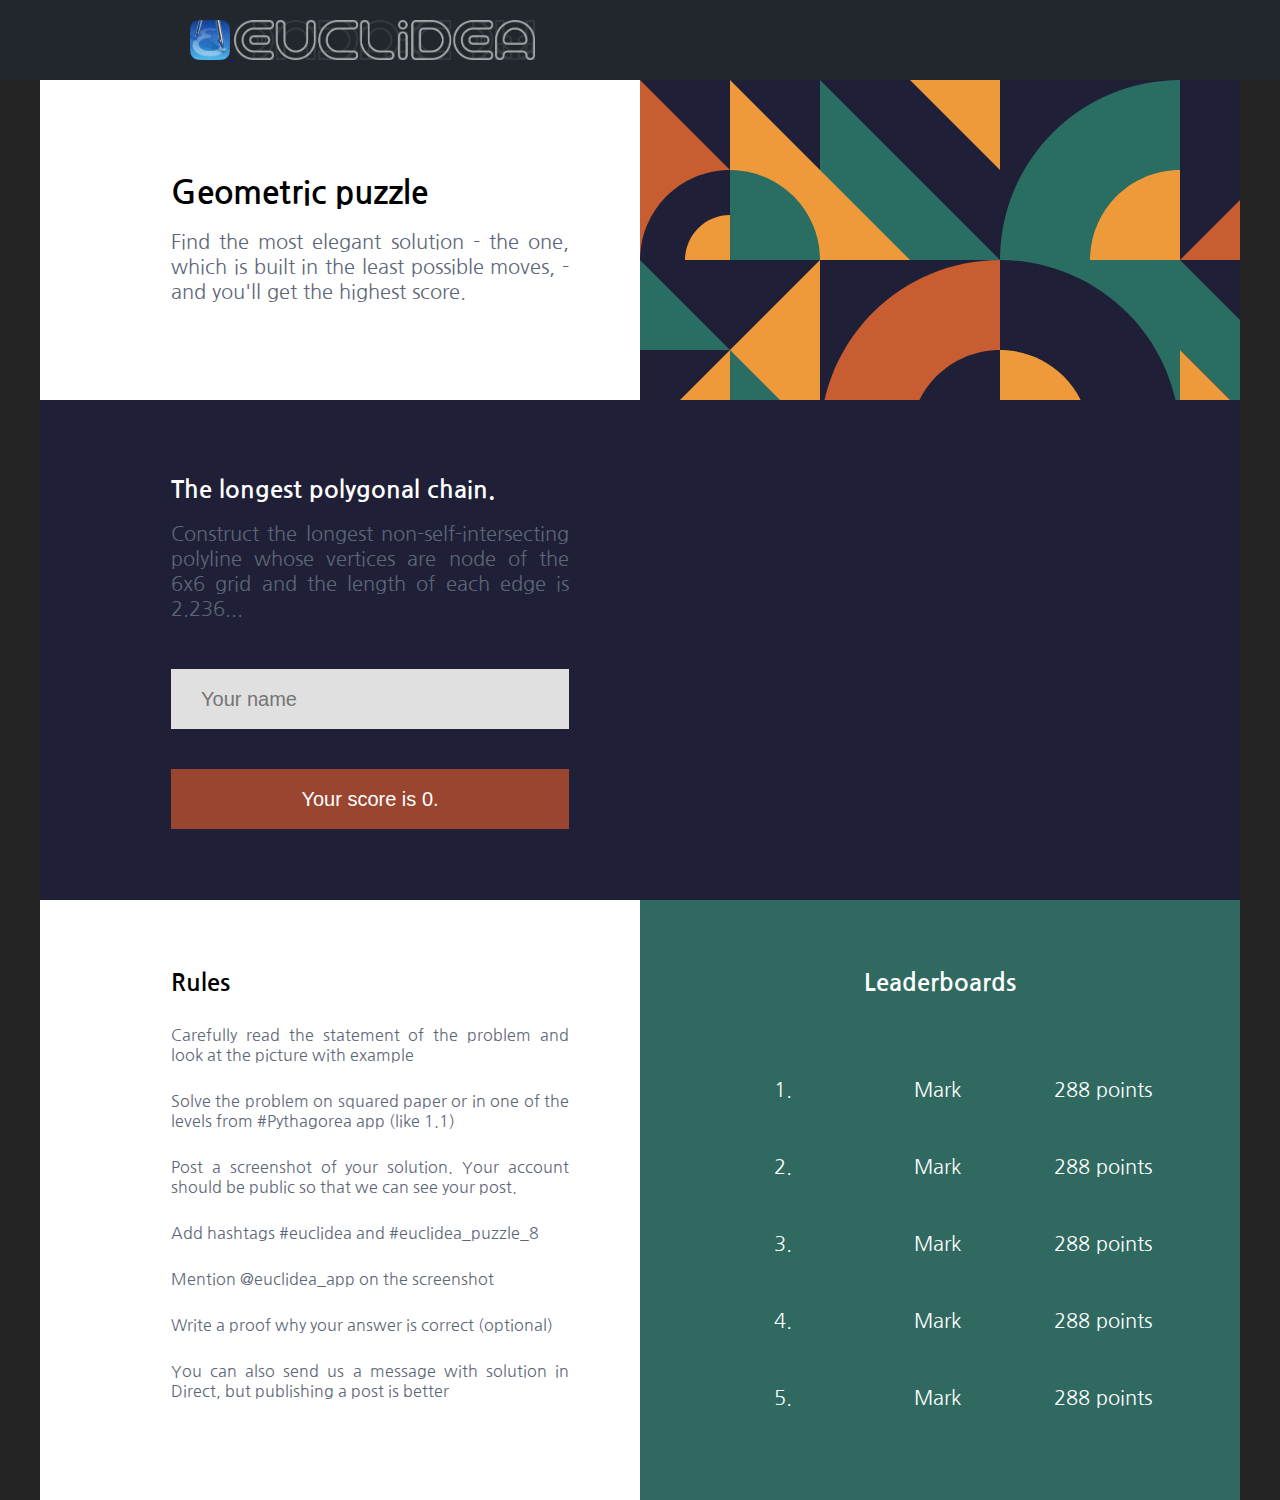
==== commit 6082f574: "_" ====
--- a/index.html
+++ b/index.html
@@ -12,151 +12,133 @@
     <link rel="shortcut icon" href="Images/favicon.png">
 
     <title>Homework</title>
-</head>
+
+<html>
 
 <body>
-    <nav class="my-navbar">
-        <div class="container">
-            <a href="index.html" class="brand">
-                <img src="Images/logo.png" class="image-sm"><img src="Images/logo2.png" class="image-sm">
+    <div class="header">
+        <div class="header-content">
+            <a href="/" class="brand">
+                <img src="Images/logo.png" class="im-logo">
+                <img src="Images/logo2.png" class="im-logo">
             </a>
         </div>
-    </nav>
-    <div class="container">
-        <div class="flex">
-            <div class="column base-50 minw-300 jumbotron bg-white">
-                <p class="title text-center">Geometric puzzle</p>
-                <p class="text col-darkgrey">
-                    Find the longest solution, which is built in the maximum possible moves, 
-                    - and you will get the highest score.
-                </p>
-            </div>
-            <div class="column base-50 minw-300 geo-image"></div>
-        </div>
-        <div class="flex">
-            <div class="column base-50 minw-300 jumbotron bg-darkblue">
-                <p class="title text-center col-white">The longest polygonal chain</p>
-                <p class="text col-grey">
-                    Construct the longest non-self-intersecting polyline
-                    whose vertices are nodes of the grid and the length of each edge is knight move.
-                </p>
-                <br>
-                <input id="name" placeholder="Your name" class="my-10">
-                <button class="bg-orange my-10" id="submit_button" disabled>
-                    Your score is <span id="score">0</span>. <span id="submit_it" hidden>Submit it!</span>
-                </button>
-                <span class="col-green" id="submit_success" hidden>Your chain was successfully submitted!</span>
-                <span class="col-red" id="submit_error" hidden></span>
-            </div>
-            <div class="column base-50 minw-300 jumbotron bg-darkblue">
-                <div class="column">
-                    <div class="mx-auto my-auto field" id="field">
-                        <div id="grid"></div>
-                        <div id="segments"></div>
-                        <div id="nodes"></div>
-                        <div id="data" style="display: none"></div>
+    </div>
+    <table class="content" cellspacing="0">
+        <tr class="layer layer-1">
+            <td>
+                <div class="pd-l-130 pd-r-70 v-center">
+                    <h1>Geometric puzzle</h1>
+                    <p>
+                        Find the most elegant solution - the one, which is built in the least possible moves, - and you'll get the highest score. 
+                    </p>
+                </div>
+            </td>
+            <td style="background: url(Images/picture.svg); background-size: 100%">
+            </td>
+        </tr>
+        <tr class="layer layer-2">
+            <td class="v-flex">
+                <div class="pd-l-130 pd-r-70 flex-1 flex">
+                    <div class="v-center">
+                        <h2 class="text-white">The longest polygonal chain.</h2>
+                        <p>
+                            Construct the longest non-self-intersecting polyline whose vertices are node of the 6x6 grid and the length of each edge is 2.236...
+                        </p>
                     </div>
                 </div>
-                <br>
-                <div class="flex mx-auto field-navigator" id="field_navigator">
-                    <div class="column base-0">
-                        <button fieldsizex="6" fieldsizey="6">6x6</button>
-                    </div>
-                    <div class="column base-0">
-                        <button class="active" fieldsizex="7" fieldsizey="7">7x7</button>
-                    </div>
-                    <div class="column base-0">
-                        <button fieldsizex="8" fieldsizey="8">8x8</button>
-                    </div>
-                    <div class="column base-0">
-                        <button fieldsizex="10" fieldsizey="10">10x10</button>
+                <div class="pd-l-130 pd-r-70 flex-1 flex">
+                    <div class="v-center">
+                        <input id="name" class="submit-field submit-input" placeholder="Your name"><br>
+                        <button class="submit-field submit-button" id="submit_button" disabled>
+                            Your score is <span id="score">0</span>. <span id="submit_it" hidden>Submit it!</span>
+                        </button>
+
+                        <span class="text-green" id="submit_success" hidden>Your chain was successfully submitted!</span>
+                        <span class="text-red" id="submit_error" hidden></span>
                     </div>
                 </div>
-            </div>
-        </div>
-        <div class="flex">
-            <div class="column base-50 minw-300 jumbotron bg-white">
-                <p class="title">Rules</p>
-                <p class="text-sm">
-                    <span class="fa fa-check-square col-green"></span>
-                    Carefully read the statement of the problem and look at the picture with example.
-                </p>
-                <p class="text-sm">
-                    <span class="fa fa-check-square col-green"></span>
-                    Solve the problem on squared paper or in one of the levels from #Pythagorea app.
-                </p>
-                <p class="text-sm">
-                    <span class="fa fa-check-square col-green"></span>
-                    Post a screenshot of your solution. Your account should be public so that we can see your post.
-                </p>
-                <p class="text-sm">
-                    <span class="fa fa-check-square col-green"></span>
-                    Add hashtags #euclidea and #euclidea_puzzle_8.
-                </p>
-                <p class="text-sm">
-                    <span class="fa fa-check-square col-green"></span>
-                    Mention @euclidea_app on the screenshot.
-                </p>
-                <p class="text-sm">
-                    <span class="fa fa-check-square col-green"></span>
-                    Write a kukarek why your answer is correct (optional).
-                </p>
-                <p class="text-sm">
-                    <span class="fa fa-check-square col-darkgrey"></span>
-                    You can also send us a message with solution in Direct, but publishing a post is better.
-                </p>
-            </div>
-            <div class="column base-50 minw-300 jumbotron bg-green">
-                <div class="leaderboards-title">
-                    <p class="title col-white">
-                        Leaderboards
+            </td>
+            <td>
+                <div id="field">
+                    <div id="grid"></div>
+                    <div id="segments"></div>
+                    <div id="nodes"></div>
+                    <div id="data" style="display: none"></div>
+                </div>
+            </td>
+        </tr>
+        <tr class="layer layer-3">
+            <td>
+                <div class="pd-l-130 pd-t-50 w-100 pd-r-70 rules">
+                    <h2>Rules</h2>
+                    <p>
+                        Carefully read the statement of the problem and look at the picture with example
                     </p>
-                    <p class="col-white">
-                        <i>field size: <span id="fieldSize">7x7</span></i>
+                    <p>
+                        Solve the problem on squared paper or in one of the levels from #Pythagorea app (like 1.1)
+                    </p>
+                    <p>
+                        Post a screenshot of your solution. Your account should be public so that we can see your post.
+                    </p>
+                    <p>
+                        Add hashtags #euclidea and #euclidea_puzzle_8
+                    </p>
+                    <p>
+                        Mention @euclidea_app on the screenshot
+                    </p>
+                    <p>
+                        Write a proof why your answer is correct (optional)
+                    </p>
+                    <p>
+                        You can also send us a message with solution in Direct, but publishing a post is better
                     </p>
                 </div>
-                <div class="table-responsive">
-                    <table>
-                        <tbody>
-                            <tr>
-                                <td class="col-white">1. </td>
-                                <td class="col-white text-cut"><span id="n1">Nobody</span></td>
-                                <td class="col-white"><span id="s1">---</span> points</td>
+            </td>
+            <td class="leaderboard">
+                <div class="pd-t-50 w-100">
+                    <h2 class="text-white text-center" style="width: 100%">Leaderboards</h2>
+                    <div class="pd-l-130 pd-t-10 leaderboard-content">
+                        <table class="text-white">
+                            <tr class="layer pd-t-50">
+                                <td>1.</td>
+                                <td class="lb-username" id="n1"> Mark</td>
+                                <td id="s1"> 288 points </td>
                             </tr>
-                            <tr>
-                                <td class="col-white">2. </td>
-                                <td class="col-white text-cut"><span id="n2">Nobody</span></td>
-                                <td class="col-white"><span id="s2">---</span> points</td>
+                            <tr class="layer pd-t-50">
+                                <td>2.</td>
+                                <td class="lb-username" id="n2"> Mark</td>
+                                <td id="s2"> 288 points </td>
                             </tr>
-                            <tr>
-                                <td class="col-white">3. </td>
-                                <td class="col-white text-cut"><span id="n3">Nobody</span></td>
-                                <td class="col-white"><span id="s3">---</span> points</td>
+                            <tr class="layer pd-t-50">
+                                <td>3.</td>
+                                <td class="lb-username" id="n3"> Mark</td>
+                                <td id="s3"> 288 points </td>
                             </tr>
-                            <tr>
-                                <td class="col-white">4. </td>
-                                <td class="col-white text-cut"><span id="n4">Nobody</span></td>
-                                <td class="col-white"><span id="s4">---</span> points</td>
-                            </tr>
-                            <tr>
-                                <td class="col-white">5. </td>
-                                <td class="col-white text-cut"><span id="n5">Nobody</span></td>
-                                <td class="col-white"><span id="s5">---</span> points</td>
-                            </tr>
-                        </tbody>
-                    </table>
+                            <tr class="layer pd-t-50">
+                                <td>4.</td>
+                                <td class="lb-username" id="n4"> Mark</td>
+                                <td id="s4"> 288 points </td>
+                            </tr>       
+                            <tr class="layer pd-t-50">
+                                <td>5.</td>
+                                <td class="lb-username" id="n5"> Mark</td>
+                                <td id="s5"> 288 points </td>
+                            </tr>               
+                        </table>
+                    </div>
                 </div>
-            </div>
-        </div>
-    </div>
+            </td>
+        </tr>
+    </table>
     <script src="Chain-Field/common.js"></script>
     <script src="Chain-Field/animations.js"></script>
     <script src="Chain-Field/games.js"></script>
     <script src="Chain-Field/ChainField.js"></script>
+    <script src="Scripts/config.js"></script>
     <script src="Scripts/initChainField.js"></script>
-    <script src="Scripts/FieldNavigator.js"></script>
     <script src="Scripts/submit.js"></script>
     <script src="Scripts/score_table.js"></script>
 </body>
 
-</html>+</html>
--- a/main.css
+++ b/main.css
@@ -1,247 +1,191 @@
 body {
     margin: 0;
-    background-color: #2e2e2e;
+    background: #232323;
     font-family: 'Nanum Gothic', sans-serif;
+}
+
+p {
+    color: #5d6679;
+    font-size: 20px;
+    text-align: justify
 }
 
 *, *::after, *::before {
     box-sizing: border-box;
 }
 
-button, input {
-    font-family: inherit;
-}
-
-/* Common classes */
-
-.col-white {
-    color: white;
-}
-
-.col-grey {
-    color: rgb(173, 173, 173);
-}
-
-.col-darkgrey {
-    color: #5e5e5e;
-}
-
-.col-green {
-    color: #28a745;
-}
-
-.col-red {
-    color: #dc3545;
-}
-
-.bg-white {
-    background-color: white;
-}
-
-.bg-darkblue {
-    background-color: #1f2037;
-}
-
-.bg-green {
-    background-color: #296d63;
-}
-
-.image-sm {
-    height: 30px;
-}
-
-.title {
-    font-size: 32px;
-}
-
-.text {
-    font-size: 20px;
-    line-height: 30px;
-}
-
-.text-sm {
-    font-size: 16px;
-    line-height: 24px;
-}
-
-.text-center {
-    width: 100%;
-    text-align: center;
-}
-
-.text-cut {
-    text-overflow: ellipsis;
-    overflow: hidden;
-    white-space: nowrap;
-    max-width: 150px;
-}
-
-.container {
-    width: 100%;
+.header {
+    width: 100%;
+    height: 80px;
+    background: #22272d;
+}
+
+.header-content {
+    width: 1100px;
     margin-left: auto;
     margin-right: auto;
-}
-
-@media (min-width: 576px) {
-    .container {
-        max-width: 540px;
-    }
-}
-
-@media (min-width: 768px) {
-    .container {
-        max-width: 720px;
-    }
-}
-
-@media (min-width: 992px) {
-    .container {
-        max-width: 960px;
-    }
-}
-
-@media (min-width: 1200px) {
-    .container {
-        max-width: 1140px;
-    }
-}
-
-.jumbotron {
-    padding: 50px 50px 60px 50px;
-}
-
-.flex {
-    display: flex;
-    flex-direction: row;
-    flex-wrap: wrap;
-}
-
-.column {
-    display: flex;
-    flex-direction: column;
-    flex-grow: 1;
-    max-width: 100%;
-}
-
-.base-0 {
-    flex-basis: 0;
-}
-
-.base-50 {
-    flex-basis: 50%;
-}
-
-.minw-300 {
-    min-width: 300px;
-}
-
-.mx-auto {
+    height: 100%;
+    padding-left: 100px;
+}
+
+.im-logo {
+    height: 40px;
+    margin-top: 20px;
+}
+
+
+.content {
+    width: 1200px;
     margin-left: auto;
     margin-right: auto;
-}
-
-.my-auto {
+    background: white;
+}
+
+.layer {
+    width: 100%;
+    display: flex;
+}
+
+.layer td {
+    flex: 1;
+    display: flex;
+}
+
+.layer-1 {
+    height: 320px;
+}
+
+.layer-2 {
+    height: 500px;
+    background: #1f2037;
+    padding-top: 50px;
+    padding-bottom: 50px;
+}
+
+.layer-3 {
+    height: 600px;
+}
+
+.leaderboard {
+    background: #306960;
+}
+
+.leaderboard-content {
+    font-size: 20px;
+}
+
+.v-center {
     margin-top: auto;
     margin-bottom: auto;
-}
-
-.my-10 {
-    margin-top: 10px;
-    margin-bottom: 10px;
-}
-
-/* Custom classes */
-
-.my-navbar {
-    padding: 10px;
-    background-color: #343a40;
-}
-
-.brand img {
-    margin: 6px;
-}
-
-.geo-image {
-    background-image: url(Images/picture.svg);
-    background-size: 100%;
-}
-
-input {
-    padding: 15px;
-    border-width: 0;
+    width: 100%;
+}
+
+.text-center {
+    text-align: center;
+}
+
+.v-flex {
+    display: flex;
+    flex-direction: column;
+    align-content: space-between;
+}
+
+.flex-1 {
+    flex: 1;
+}
+
+.flex {
+    display: flex;
+}
+
+
+
+.pd-r-70 {
+    padding-right: 70px;
+}
+
+.pd-l-130 {
+    padding-left: 130px;
+}
+
+.pd-t-50 {
+    padding-top: 50px;
+}
+
+.pd-t-10 {
+    padding-top: 10px;
+}
+
+.w-100 {
+    width: 100%;
+}
+
+.w-30 {
+    width: 30px;
+}
+
+.text-white {
+    color: white;
+}
+
+.text-green {
+    color: #28a745;
+}
+
+.text-red {
+    color: #dc3545;
+}
+
+
+
+
+.submit-field {
+    width: 100%;
+    margin-top: 20px;
+    margin-bottom: 20px;
+    height: 60px;
+    outline: none;
+    border: 0;
+    font-size: 20px;
+}
+
+.submit-button:disabled {
+    background: #9a4530;
+}
+
+.submit-button {
+    background: #c56249;
+    color: white;
+}
+
+.submit-button:hover {
+    background: #9a4530;
+}
+
+.submit-input {
+    background: #e0e0e0;
+    color: black;
+    padding-left: 30px;
+}
+
+
+
+.lb-username {
+    width: 300px;
+}
+
+
+.rules p{
     font-size: 16px;
-    color: #495057;
-    width: 100%;
-}
-
-input:focus {
-    outline: none;
-}
-
-button {
-    padding: 15px;
-    border-width: 0;
-    font-size: 16px;
-    color: white;
-    background-color: #c85d31;
-}
-
-button:hover:enabled {
-    background-color: #b85128;
-}
-
-button:active:enabled {
-    background-color: #9e431f;
-}
-
-button:focus:enabled {
-    outline: none;
-}
-
-button:disabled {
-    background-color: #642e15;
-    color: #888888;
-}
-
-.active {
-    background-color: white !important;
-    color: black;
-    z-index: 1;
-    box-shadow: 0 0 5px 0 white;
-}
-
-.field-navigator {
-    max-width: 100%;
-}
-
-.leaderboards-title {
-    margin-bottom: 40px;
-}
-
-.leaderboards-title p {
-    margin-bottom: 0;
-}
-
-.table-responsive {
-    overflow-x: auto;
-}
-
-table {
-    width: 100%;
-    max-width: 100%;
-}
-
-table td {
-    padding: 15px;
-}
-
-/* Field classes */
+    padding-top: 10px;
+}
+
+
 
 .node {
     position: absolute;
     border-radius: 50%;
     background-size: 100% !important;
-    border-width: 0;
 }
 
 .segment {
@@ -252,7 +196,8 @@
     position: absolute;
 }
 
-.field {
+#field {
     position: relative;
-    background: #fffefe;
-}
+    margin-right: auto;
+    margin-left: auto;
+}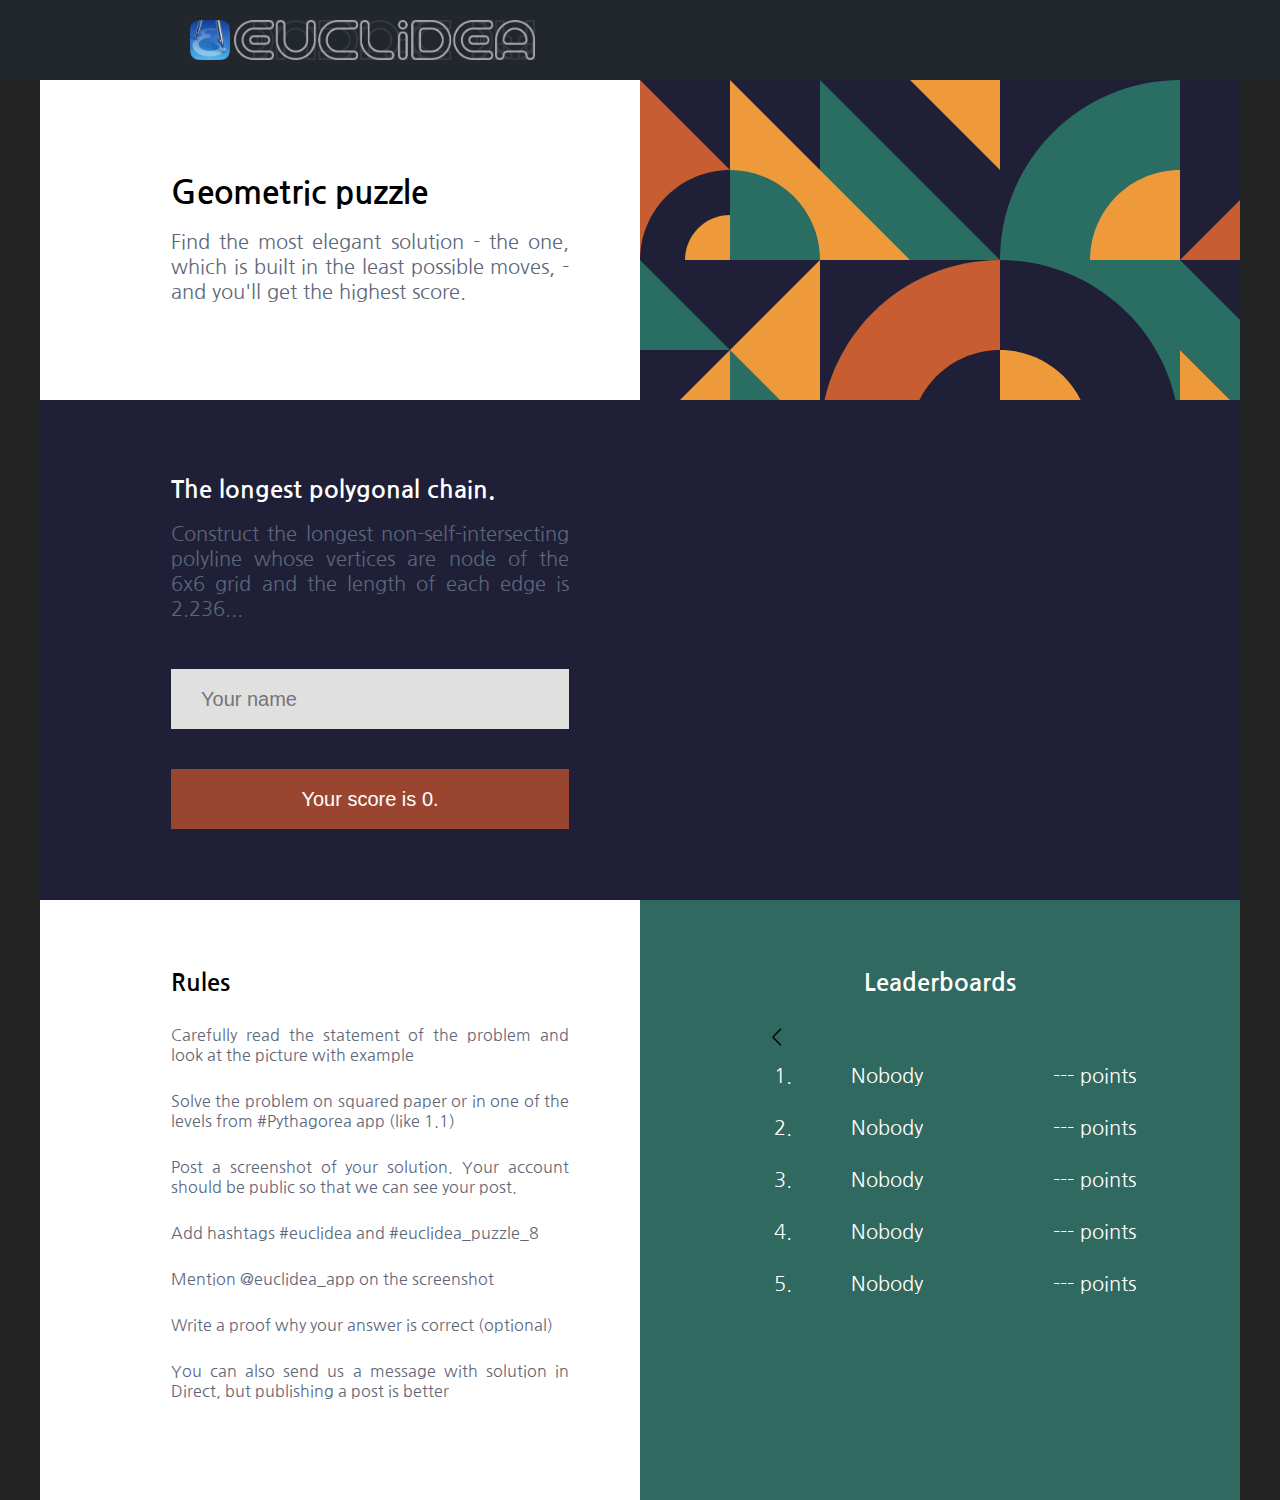
==== commit 549942ce: "fixed table" ====
--- a/index.html
+++ b/index.html
@@ -99,31 +99,31 @@
                 <div class="pd-t-50 w-100">
                     <h2 class="text-white text-center" style="width: 100%">Leaderboards</h2>
                     <div class="pd-l-130 pd-t-10 leaderboard-content">
-                        <table class="text-white">
-                            <tr class="layer pd-t-50">
+                        <table class="text-white leaderboard-table">
+                            <tr class="pd-t-50">
                                 <td>1.</td>
-                                <td class="lb-username" id="n1"> Mark</td>
-                                <td id="s1"> 288 points </td>
+                                <td class="lb-username" id="n1">Nobody</td>
+                                <td><span id="s1">---</span> points </td>
                             </tr>
-                            <tr class="layer pd-t-50">
+                            <tr class="pd-t-50">
                                 <td>2.</td>
-                                <td class="lb-username" id="n2"> Mark</td>
-                                <td id="s2"> 288 points </td>
+                                <td class="lb-username" id="n2">Nobody</td>
+                                <td><span id="s2">---</span> points </td>
                             </tr>
-                            <tr class="layer pd-t-50">
+                            <tr class="lpd-t-50">
                                 <td>3.</td>
-                                <td class="lb-username" id="n3"> Mark</td>
-                                <td id="s3"> 288 points </td>
+                                <td class="lb-username" id="n3">Nobody</td>
+                                <<td><span id="s3">---</span> points </td>
                             </tr>
-                            <tr class="layer pd-t-50">
+                            <tr class="pd-t-50">
                                 <td>4.</td>
-                                <td class="lb-username" id="n4"> Mark</td>
-                                <td id="s4"> 288 points </td>
+                                <td class="lb-username" id="n4">Nobody</td>
+                                <td><span id="s4">---</span> points </td>
                             </tr>       
-                            <tr class="layer pd-t-50">
+                            <tr class="pd-t-50">
                                 <td>5.</td>
-                                <td class="lb-username" id="n5"> Mark</td>
-                                <td id="s5"> 288 points </td>
+                                <td class="lb-username" id="n5">Nobody</td>
+                                <td><span id="s5">---</span> points </td>
                             </tr>               
                         </table>
                     </div>
--- a/main.css
+++ b/main.css
@@ -46,7 +46,7 @@
     display: flex;
 }
 
-.layer td {
+.layer > td {
     flex: 1;
     display: flex;
 }
@@ -72,6 +72,23 @@
 
 .leaderboard-content {
     font-size: 20px;
+}
+
+.leaderboard-table td:nth-child(1) {
+    width: 75px;
+}
+
+.leaderboard-table td:nth-child(2) {
+    width: 200px;
+    max-width: 200px;
+}
+
+.leaderboard-table td:nth-child(3) {
+    width: 150px;
+}
+
+.leaderboard-table tr{
+    height: 50px;
 }
 
 .v-center {
@@ -171,7 +188,10 @@
 
 
 .lb-username {
-    width: 300px;
+    text-overflow: ellipsis;
+    overflow: hidden; 
+    white-space: nowrap;
+    padding-right: 20px;
 }
 
 
